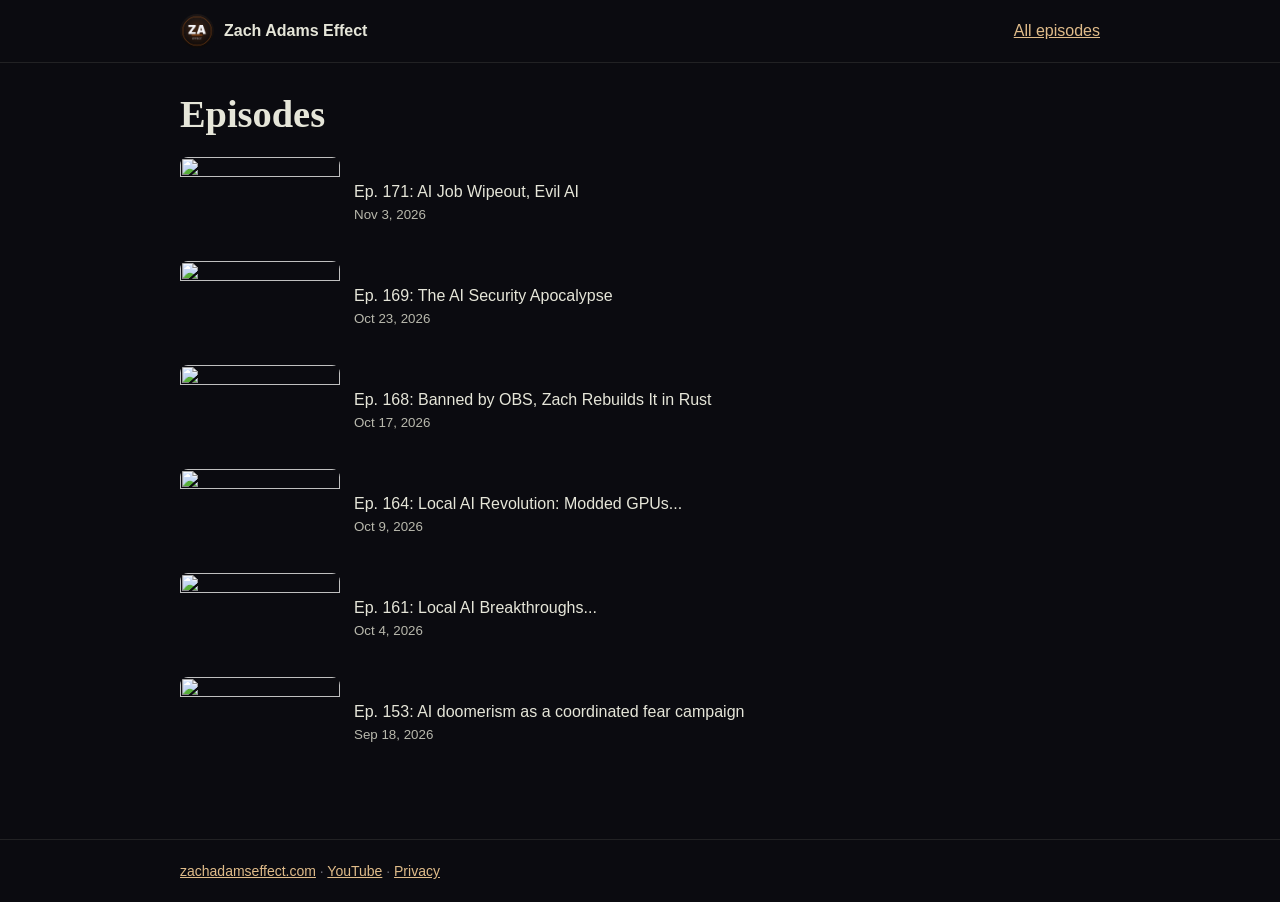
==== episodes/index.html @ 30e262a8 "Episodes: data-driven carousel on the homepage and per-episode video pages (Ep. 171 first) episodes." ====
<!doctype html>
<html lang="en">
<head>
<meta charset="utf-8">
<meta name="viewport" content="width=device-width,initial-scale=1">
<title>Episodes | Zach Adams Effect</title>
<meta name="description" content="Every Zach Adams Effect episode on zachadamseffect.com.">
<link rel="canonical" href="https://zachadamseffect.com/episodes/">
<link rel="icon" href="/assets/avatar.png">
<meta property="og:type" content="video.episode">
<meta property="og:title" content="Episodes | Zach Adams Effect">
<meta property="og:description" content="Every Zach Adams Effect episode on zachadamseffect.com.">
<meta property="og:url" content="https://zachadamseffect.com/episodes/">
<meta property="og:image" content="https://zachadamseffect.com/assets/banner.jpg">
<meta name="twitter:card" content="summary_large_image">
<style>*{box-sizing:border-box}
body{margin:0;background:#0b0b10;color:#e6e6d9;font:16px/1.6 -apple-system,BlinkMacSystemFont,"Segoe UI",Inter,sans-serif}
a{color:#e0bc8a}
.wrap{max-width:960px;margin:0 auto;padding:0 20px}
header{border-bottom:1px solid rgba(230,230,217,.10);padding:14px 0}
header .wrap{display:flex;align-items:center;justify-content:space-between;gap:12px}
.brand{display:flex;align-items:center;gap:10px;color:#e6e6d9;text-decoration:none;font-weight:700}
.brand img{width:34px;height:34px;border-radius:50%}
main{padding:28px 0 56px}
.kicker{font:12px ui-monospace,Menlo,monospace;letter-spacing:.12em;text-transform:uppercase;color:#e0bc8a;margin:0 0 6px}
h1{font-family:Fraunces,Georgia,serif;font-size:clamp(1.6rem,4vw,2.4rem);line-height:1.2;margin:0 0 20px}
.player{position:relative;aspect-ratio:16/9;background:#000;border-radius:12px;overflow:hidden}
.player iframe{position:absolute;inset:0;width:100%;height:100%;border:0}
.desc{white-space:pre-line;color:#b9b9ad;margin-top:20px}
.links{display:flex;gap:16px;flex-wrap:wrap;margin-top:20px}
.list{list-style:none;padding:0;display:grid;gap:14px}
.list a{display:flex;gap:14px;align-items:center;text-decoration:none;color:#e6e6d9}
.list img{width:160px;aspect-ratio:16/9;object-fit:cover;border-radius:8px}
.list small{display:block;color:#b9b9ad}
footer{border-top:1px solid rgba(230,230,217,.10);padding:20px 0;color:#6b6b75;font-size:14px}</style>
</head>
<body>
<header><div class="wrap"><a class="brand" href="/"><img src="/assets/avatar.png" alt="">Zach Adams Effect</a>
<a href="/episodes/">All episodes</a></div></header>
<main><div class="wrap">
<h1>Episodes</h1>
<ul class="list">
<li><a href="/episodes/171/"><img src="https://i.ytimg.com/vi/ILF5shEX-fg/hqdefault.jpg" alt="" loading="lazy"><span>Ep. 171: AI Job Wipeout, Evil AI<small>Nov 3, 2026</small></span></a></li>
<li><a href="/episodes/169/"><img src="https://i.ytimg.com/vi/Dz5PLl3Etxw/hqdefault.jpg" alt="" loading="lazy"><span>Ep. 169: The AI Security Apocalypse<small>Oct 23, 2026</small></span></a></li>
<li><a href="/episodes/168/"><img src="https://i.ytimg.com/vi/YpbLtEfmCK4/hqdefault.jpg" alt="" loading="lazy"><span>Ep. 168: Banned by OBS, Zach Rebuilds It in Rust<small>Oct 17, 2026</small></span></a></li>
<li><a href="/episodes/164/"><img src="https://i.ytimg.com/vi/8NBQDgy1rnI/hqdefault.jpg" alt="" loading="lazy"><span>Ep. 164: Local AI Revolution: Modded GPUs...<small>Oct 9, 2026</small></span></a></li>
<li><a href="/episodes/161/"><img src="https://i.ytimg.com/vi/SqCBmuGSM9E/hqdefault.jpg" alt="" loading="lazy"><span>Ep. 161: Local AI Breakthroughs...<small>Oct 4, 2026</small></span></a></li>
<li><a href="/episodes/153/"><img src="https://i.ytimg.com/vi/YJaaRIIFNEs/hqdefault.jpg" alt="" loading="lazy"><span>Ep. 153: AI doomerism as a coordinated fear campaign<small>Sep 18, 2026</small></span></a></li>
</ul>
</div></main>
<footer><div class="wrap"><a href="/">zachadamseffect.com</a> · <a href="https://www.youtube.com/@ZachAdamsEffect">YouTube</a> · <a href="/privacy/">Privacy</a></div></footer>
</body>
</html>
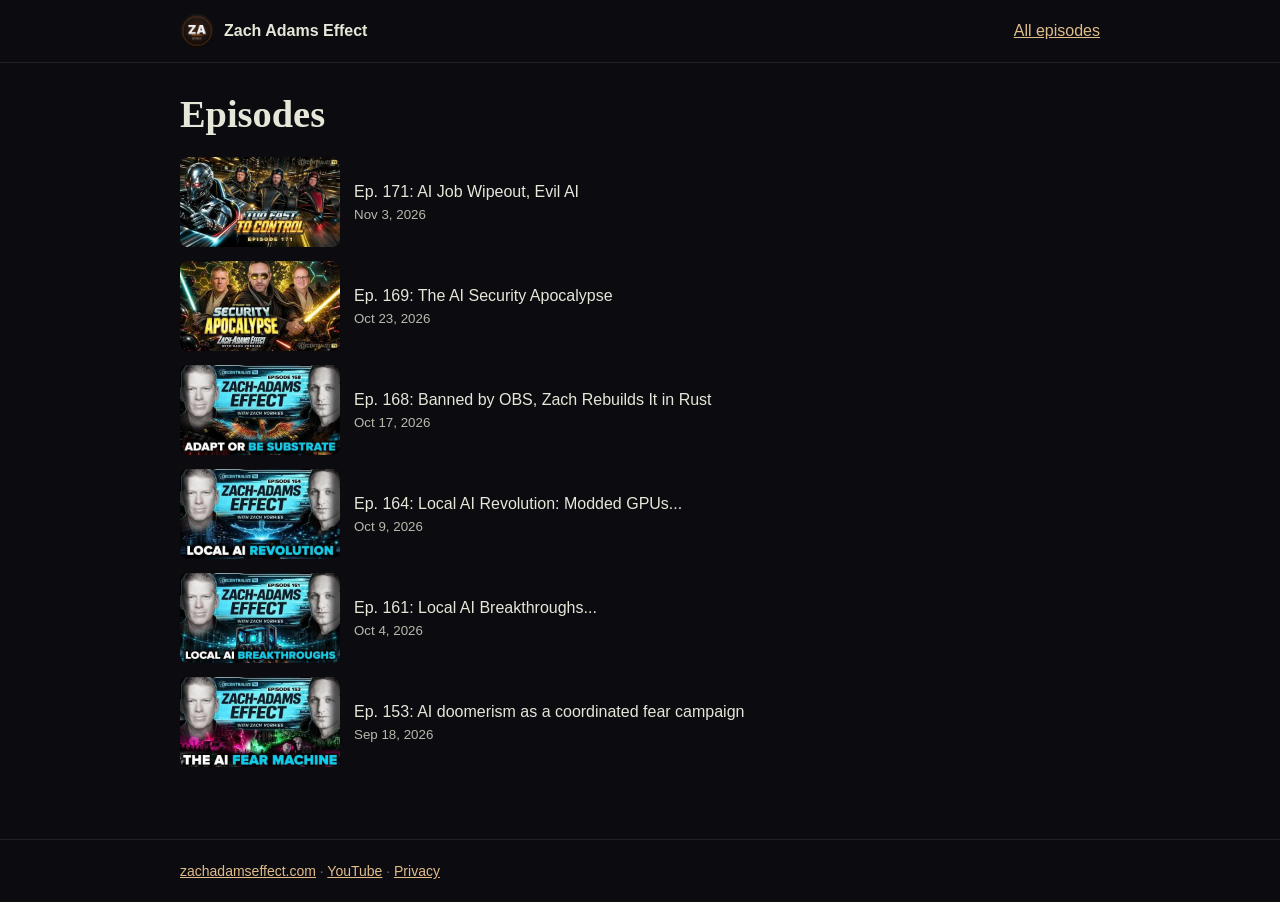
==== commit 4a66928f: "perf: 695 ms -> ~410 ms on mobile, and fix the iOS blur hang Measured on an iPhone 13 at 9 Mbps / 15" ====
--- a/episodes/index.html
+++ b/episodes/index.html
@@ -40,12 +40,12 @@
 <main><div class="wrap">
 <h1>Episodes</h1>
 <ul class="list">
-<li><a href="/episodes/171/"><img src="https://i.ytimg.com/vi/ILF5shEX-fg/hqdefault.jpg" alt="" loading="lazy"><span>Ep. 171: AI Job Wipeout, Evil AI<small>Nov 3, 2026</small></span></a></li>
-<li><a href="/episodes/169/"><img src="https://i.ytimg.com/vi/Dz5PLl3Etxw/hqdefault.jpg" alt="" loading="lazy"><span>Ep. 169: The AI Security Apocalypse<small>Oct 23, 2026</small></span></a></li>
-<li><a href="/episodes/168/"><img src="https://i.ytimg.com/vi/YpbLtEfmCK4/hqdefault.jpg" alt="" loading="lazy"><span>Ep. 168: Banned by OBS, Zach Rebuilds It in Rust<small>Oct 17, 2026</small></span></a></li>
-<li><a href="/episodes/164/"><img src="https://i.ytimg.com/vi/8NBQDgy1rnI/hqdefault.jpg" alt="" loading="lazy"><span>Ep. 164: Local AI Revolution: Modded GPUs...<small>Oct 9, 2026</small></span></a></li>
-<li><a href="/episodes/161/"><img src="https://i.ytimg.com/vi/SqCBmuGSM9E/hqdefault.jpg" alt="" loading="lazy"><span>Ep. 161: Local AI Breakthroughs...<small>Oct 4, 2026</small></span></a></li>
-<li><a href="/episodes/153/"><img src="https://i.ytimg.com/vi/YJaaRIIFNEs/hqdefault.jpg" alt="" loading="lazy"><span>Ep. 153: AI doomerism as a coordinated fear campaign<small>Sep 18, 2026</small></span></a></li>
+<li><a href="/episodes/171/"><img src="/assets/thumbs/ILF5shEX-fg.webp" alt="" loading="lazy" decoding="async"><span>Ep. 171: AI Job Wipeout, Evil AI<small>Nov 3, 2026</small></span></a></li>
+<li><a href="/episodes/169/"><img src="/assets/thumbs/Dz5PLl3Etxw.webp" alt="" loading="lazy" decoding="async"><span>Ep. 169: The AI Security Apocalypse<small>Oct 23, 2026</small></span></a></li>
+<li><a href="/episodes/168/"><img src="/assets/thumbs/YpbLtEfmCK4.webp" alt="" loading="lazy" decoding="async"><span>Ep. 168: Banned by OBS, Zach Rebuilds It in Rust<small>Oct 17, 2026</small></span></a></li>
+<li><a href="/episodes/164/"><img src="/assets/thumbs/8NBQDgy1rnI.webp" alt="" loading="lazy" decoding="async"><span>Ep. 164: Local AI Revolution: Modded GPUs...<small>Oct 9, 2026</small></span></a></li>
+<li><a href="/episodes/161/"><img src="/assets/thumbs/SqCBmuGSM9E.webp" alt="" loading="lazy" decoding="async"><span>Ep. 161: Local AI Breakthroughs...<small>Oct 4, 2026</small></span></a></li>
+<li><a href="/episodes/153/"><img src="/assets/thumbs/YJaaRIIFNEs.webp" alt="" loading="lazy" decoding="async"><span>Ep. 153: AI doomerism as a coordinated fear campaign<small>Sep 18, 2026</small></span></a></li>
 </ul>
 </div></main>
 <footer><div class="wrap"><a href="/">zachadamseffect.com</a> · <a href="https://www.youtube.com/@ZachAdamsEffect">YouTube</a> · <a href="/privacy/">Privacy</a></div></footer>
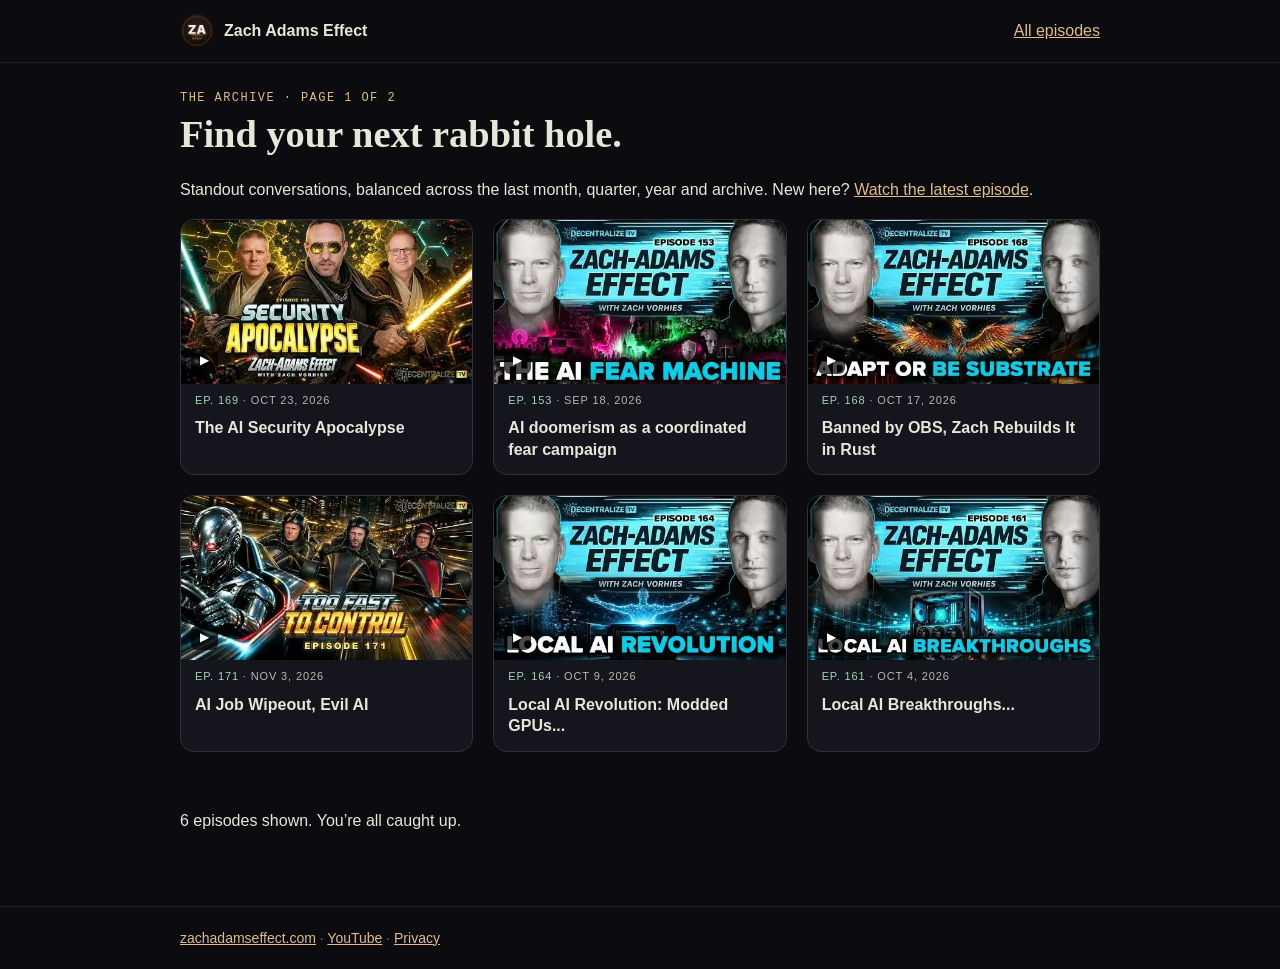
==== commit 5b1bca0a: "Add lite hero playback and balanced static episode discovery" ====
--- a/episodes/index.html
+++ b/episodes/index.html
@@ -4,12 +4,12 @@
 <meta charset="utf-8">
 <meta name="viewport" content="width=device-width,initial-scale=1">
 <title>Episodes | Zach Adams Effect</title>
-<meta name="description" content="Every Zach Adams Effect episode on zachadamseffect.com.">
+<meta name="description" content="Explore Zach Adams Effect episodes.">
 <link rel="canonical" href="https://zachadamseffect.com/episodes/">
 <link rel="icon" href="/assets/avatar.png">
 <meta property="og:type" content="video.episode">
 <meta property="og:title" content="Episodes | Zach Adams Effect">
-<meta property="og:description" content="Every Zach Adams Effect episode on zachadamseffect.com.">
+<meta property="og:description" content="Explore Zach Adams Effect episodes.">
 <meta property="og:url" content="https://zachadamseffect.com/episodes/">
 <meta property="og:image" content="https://zachadamseffect.com/assets/banner.jpg">
 <meta name="twitter:card" content="summary_large_image">
@@ -32,21 +32,67 @@
 .list a{display:flex;gap:14px;align-items:center;text-decoration:none;color:#e6e6d9}
 .list img{width:160px;aspect-ratio:16/9;object-fit:cover;border-radius:8px}
 .list small{display:block;color:#b9b9ad}
-footer{border-top:1px solid rgba(230,230,217,.10);padding:20px 0;color:#6b6b75;font-size:14px}</style>
+footer{border-top:1px solid rgba(230,230,217,.10);padding:20px 0;color:#6b6b75;font-size:14px}</style><link rel="stylesheet" href="/assets/episodes.css">
 </head>
 <body>
 <header><div class="wrap"><a class="brand" href="/"><img src="/assets/avatar.png" alt="">Zach Adams Effect</a>
 <a href="/episodes/">All episodes</a></div></header>
 <main><div class="wrap">
-<h1>Episodes</h1>
-<ul class="list">
-<li><a href="/episodes/171/"><img src="/assets/thumbs/ILF5shEX-fg.webp" alt="" loading="lazy" decoding="async"><span>Ep. 171: AI Job Wipeout, Evil AI<small>Nov 3, 2026</small></span></a></li>
-<li><a href="/episodes/169/"><img src="/assets/thumbs/Dz5PLl3Etxw.webp" alt="" loading="lazy" decoding="async"><span>Ep. 169: The AI Security Apocalypse<small>Oct 23, 2026</small></span></a></li>
-<li><a href="/episodes/168/"><img src="/assets/thumbs/YpbLtEfmCK4.webp" alt="" loading="lazy" decoding="async"><span>Ep. 168: Banned by OBS, Zach Rebuilds It in Rust<small>Oct 17, 2026</small></span></a></li>
-<li><a href="/episodes/164/"><img src="/assets/thumbs/8NBQDgy1rnI.webp" alt="" loading="lazy" decoding="async"><span>Ep. 164: Local AI Revolution: Modded GPUs...<small>Oct 9, 2026</small></span></a></li>
-<li><a href="/episodes/161/"><img src="/assets/thumbs/SqCBmuGSM9E.webp" alt="" loading="lazy" decoding="async"><span>Ep. 161: Local AI Breakthroughs...<small>Oct 4, 2026</small></span></a></li>
-<li><a href="/episodes/153/"><img src="/assets/thumbs/YJaaRIIFNEs.webp" alt="" loading="lazy" decoding="async"><span>Ep. 153: AI doomerism as a coordinated fear campaign<small>Sep 18, 2026</small></span></a></li>
-</ul>
+<p class="kicker">The archive · Page 1 of 2</p><h1>Find your next rabbit hole.</h1>
+<p>Standout conversations, balanced across the last month, quarter, year and archive. New here? <a href="/">Watch the latest episode</a>.</p>
+<style>
+.eps{position:relative;z-index:2;padding:8px 0 48px}
+.eps-head{display:flex;align-items:flex-end;justify-content:space-between;gap:16px;margin-bottom:18px}
+.eps-head h2{font-family:var(--display);font-size:clamp(1.5rem,3vw,2rem);margin:0}
+.eps-head a{color:var(--accent-2);font-size:14px;text-decoration:none}
+.eps-nav{display:flex;gap:8px}
+.eps-nav button{width:42px;height:42px;border-radius:50%;border:1px solid var(--line-strong);background:var(--surface);
+  color:var(--text);font-size:18px;cursor:pointer}
+.eps-nav button:hover:not(:disabled){border-color:var(--accent)}
+.eps-nav button:disabled{opacity:.35;cursor:default}
+.eps-nav button:focus-visible,.ep-card:focus-visible,.eps-track:focus-visible{outline:2px solid var(--accent-2);outline-offset:3px}
+.eps-track{list-style:none;margin:0;padding:4px 2px 10px;display:grid;grid-auto-flow:column;
+  grid-auto-columns:calc((100% - 2*18px)/3);gap:18px;overflow-x:auto;scroll-snap-type:x mandatory;
+  scroll-behavior:smooth;scrollbar-width:thin;overscroll-behavior-x:contain}
+@media (max-width:900px){.eps-track{grid-auto-columns:calc((100% - 18px)/2)}}
+@media (max-width:600px){.eps-track{grid-auto-columns:86%}}
+@media (prefers-reduced-motion:reduce){.eps-track{scroll-behavior:auto}}
+.ep-slide{scroll-snap-align:start}
+.ep-card{display:flex;flex-direction:column;gap:8px;color:var(--text);text-decoration:none;height:100%;
+  background:var(--surface);border:1px solid var(--line);border-radius:14px;overflow:hidden;padding-bottom:14px}
+.ep-card:hover{border-color:var(--mint-line)}
+.ep-thumb{position:relative;display:block;aspect-ratio:16/9;overflow:hidden;background:#000}
+.ep-thumb picture{display:contents}
+.ep-thumb img{width:100%;height:100%;object-fit:cover;display:block}
+.ep-play{position:absolute;inset:auto auto 10px 10px;background:rgba(0,0,0,.7);color:#fff;border-radius:6px;
+  padding:3px 9px;font-size:12px}
+.ep-meta{padding:0 14px;font-family:var(--mono);font-size:11px;letter-spacing:.08em;text-transform:uppercase;color:var(--text-2)}
+.ep-num{color:var(--accent-2)}
+.ep-title{padding:0 14px;font-weight:600;font-size:16px;line-height:1.35}
+.eps-status{position:absolute;width:1px;height:1px;overflow:hidden;clip:rect(0 0 0 0)}
+</style><ul class="feed" id="episode-feed">      <li class="ep-slide" role="group" aria-roledescription="slide" aria-label="1 of 3">
+        <a class="ep-card" href="/episodes/169/">
+          <span class="ep-thumb"><picture><source type="image/avif" srcset="/assets/thumbs/Dz5PLl3Etxw.avif"><img src="/assets/thumbs/Dz5PLl3Etxw.webp" alt="" width="480" height="270" loading="eager" decoding="async"></picture><span class="ep-play" aria-hidden="true">▶</span></span>
+          <span class="ep-meta"><span class="ep-num">Ep. 169</span> · <time datetime="2026-10-23">Oct 23, 2026</time></span>
+          <span class="ep-title">The AI Security Apocalypse</span>
+        </a>
+      </li>
+      <li class="ep-slide" role="group" aria-roledescription="slide" aria-label="2 of 3">
+        <a class="ep-card" href="/episodes/153/">
+          <span class="ep-thumb"><picture><source type="image/avif" srcset="/assets/thumbs/YJaaRIIFNEs.avif"><img src="/assets/thumbs/YJaaRIIFNEs.webp" alt="" width="480" height="270" loading="lazy" decoding="async"></picture><span class="ep-play" aria-hidden="true">▶</span></span>
+          <span class="ep-meta"><span class="ep-num">Ep. 153</span> · <time datetime="2026-09-18">Sep 18, 2026</time></span>
+          <span class="ep-title">AI doomerism as a coordinated fear campaign</span>
+        </a>
+      </li>
+      <li class="ep-slide" role="group" aria-roledescription="slide" aria-label="3 of 3">
+        <a class="ep-card" href="/episodes/168/">
+          <span class="ep-thumb"><picture><source type="image/avif" srcset="/assets/thumbs/YpbLtEfmCK4.avif"><img src="/assets/thumbs/YpbLtEfmCK4.webp" alt="" width="480" height="270" loading="lazy" decoding="async"></picture><span class="ep-play" aria-hidden="true">▶</span></span>
+          <span class="ep-meta"><span class="ep-num">Ep. 168</span> · <time datetime="2026-10-17">Oct 17, 2026</time></span>
+          <span class="ep-title">Banned by OBS, Zach Rebuilds It in Rust</span>
+        </a>
+      </li></ul>
+<div class="feed-controls"><a class="load-more" href="/episodes/page/2/" data-json="/episodes/feed/2.json">Load more episodes ↓</a></div><p role="status" id="feed-status"></p>
+<script src="/assets/js/feed.js" defer></script>
 </div></main>
 <footer><div class="wrap"><a href="/">zachadamseffect.com</a> · <a href="https://www.youtube.com/@ZachAdamsEffect">YouTube</a> · <a href="/privacy/">Privacy</a></div></footer>
 </body>
--- a/assets/episodes.css
+++ b/assets/episodes.css
@@ -0,0 +1,18 @@
+.zl{margin:34px auto 0;max-width:900px;text-align:left;background:linear-gradient(145deg,#1d2224,#111219);border:1px solid #46544a;border-radius:20px;padding:16px;box-shadow:0 18px 60px #0005;display:grid;grid-template-columns:1.4fr 1fr;gap:22px;color:#e6e6d9}
+.zl-player{position:relative;aspect-ratio:16/9;background:#000;border-radius:12px;overflow:hidden;align-self:start}
+.zl-shim{display:block;position:absolute;inset:0;z-index:2;color:#fff;transition:opacity .35s}
+.zl-player img{display:block;width:100%;height:100%;object-fit:cover}
+.zl-player iframe,.zl-player video{position:absolute;inset:0;width:100%;height:100%;border:0;opacity:0;transition:opacity .35s}
+.zl-player.ready iframe,.zl-player video{opacity:1}.zl-player.ready .zl-shim{opacity:0;pointer-events:none}
+.zl-play{position:absolute;inset:0;display:flex;align-items:center;justify-content:center;gap:10px;background:#0003;font-weight:700;text-shadow:0 2px 5px #000}.zl-play span{background:#111e;padding:10px 16px;border-radius:30px}
+.zl-kick{font:11px/1.6 ui-monospace,monospace;text-transform:uppercase;letter-spacing:.1em;color:#a5d5b6;margin:0}.zl h3{font:600 clamp(1.25rem,2.4vw,1.6rem)/1.25 Georgia,serif;margin:10px 0 20px}
+.subscribe{display:inline-flex;align-items:center;background:#d83232;color:#fff!important;border:1px solid #f26b6b;border-radius:8px;padding:10px 16px;font-weight:700;text-decoration:none;min-height:44px}.subscribe:hover{background:#b92323}
+.player-status{font-size:13px;color:#e0bc8a;min-height:1.6em;margin:8px 0}.watch-backup{font-size:13px;color:#c9c9bc}.zl-info{grid-column:1/-1;border-top:1px solid #ffffff20;padding-top:16px}.snippet{overflow:hidden;transition:max-height .3s ease}.snippet.collapsed{max-height:4.8em;mask-image:linear-gradient(#000 55%,transparent)}.desc{white-space:pre-line;line-height:1.6;color:#b9b9ad}.disclosure{background:none;border:0;color:#a5d5b6;padding:12px 0;cursor:pointer;font:inherit;font-size:14px;font-weight:600;line-height:1.5;min-height:44px}
+:where(.zl a,.disclosure,.subscribe,.load-more,.feed a,.episode-watch):focus-visible{outline:3px solid #e0bc8a;outline-offset:4px}
+.feed{list-style:none;padding:0;display:grid;grid-template-columns:repeat(3,minmax(0,1fr));gap:20px}.feed .ep-slide{min-width:0}.feed-controls{display:flex;gap:24px;align-items:center;margin:28px 0}.load-more{display:inline-block;background:#253c30;border:1px solid #658b72;border-radius:8px;padding:12px 24px;color:#fff;text-decoration:none}.load-more[aria-disabled=true]{opacity:.6}.episode-watch{display:block;position:relative;aspect-ratio:16/9;margin-bottom:20px}.episode-watch img{width:100%;height:100%;object-fit:cover;border-radius:12px}.episode-watch span{position:absolute;bottom:20px;left:20px;padding:12px;background:#111e;color:white;border-radius:8px}
+@media(max-width:700px){.zl{grid-template-columns:1fr;padding:12px;gap:16px}.zl-body{padding:0 4px}.feed{grid-template-columns:1fr}.zl .subscribe{justify-content:center;width:100%}body{padding-bottom:calc(90px + env(safe-area-inset-bottom))}.zl-info{padding:16px 4px 0}}
+@media(prefers-reduced-motion:reduce){.zl-shim,.zl-player iframe,.snippet{transition:none}}
+[hidden]{display:none!important}
+.sr-only{position:absolute;width:1px;height:1px;overflow:hidden;clip-path:inset(50%);white-space:nowrap}
+
+.feed .ep-card{background:#14151d;border:1px solid #30313c;color:#e6e6d9}.feed .ep-card:hover{border-color:#86b096}.feed .ep-meta{color:#b9b9ad}.feed .ep-num{color:#a5d5b6}
